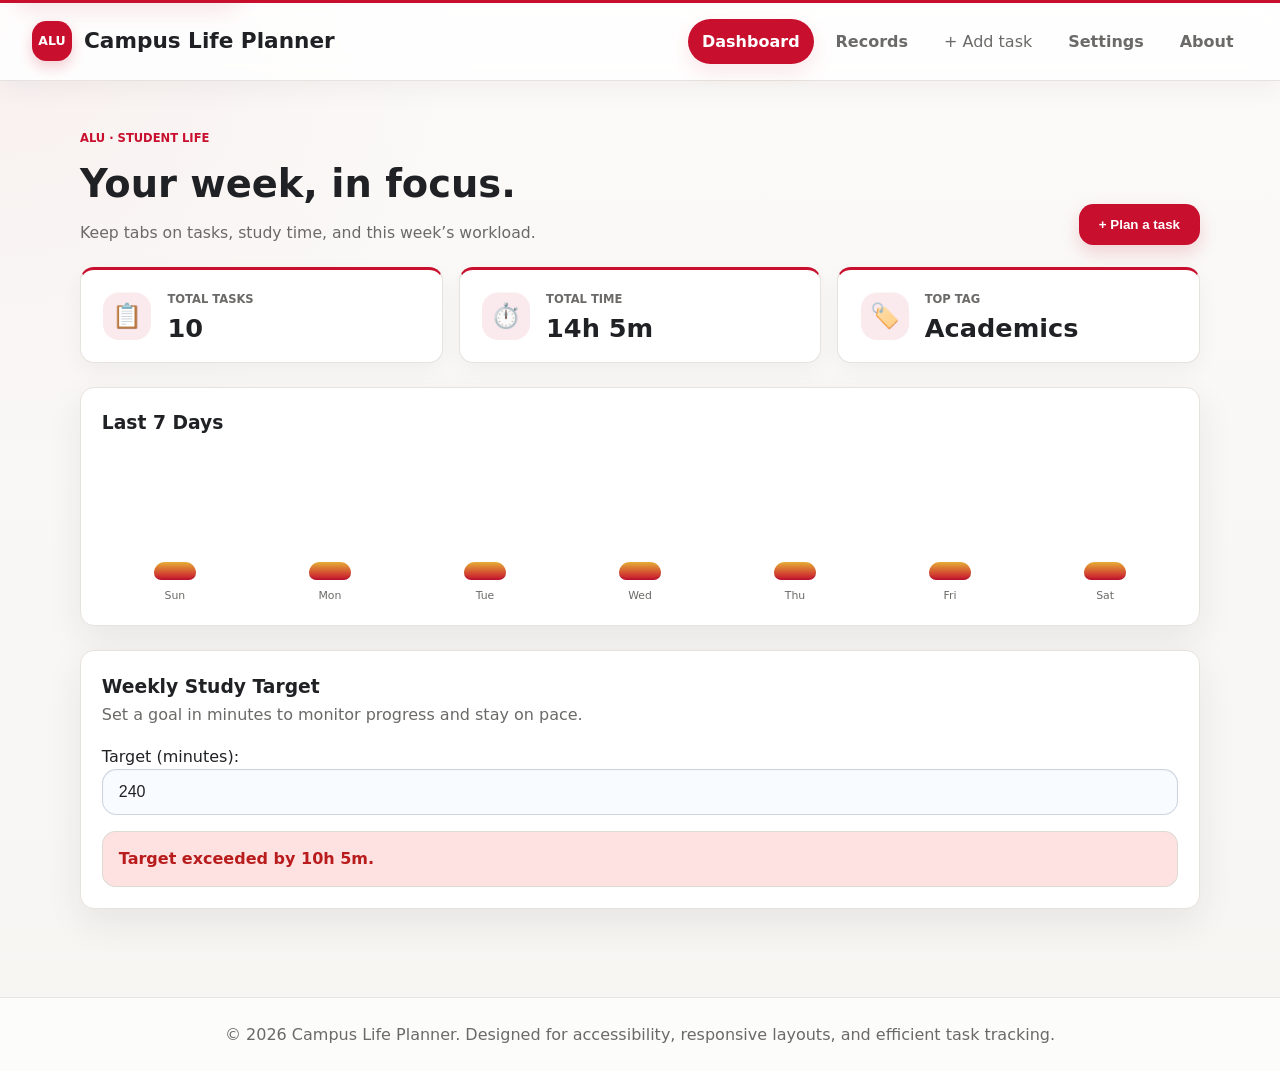
==== index.html @ efe4ca03 "Initial campus life planner release" ====
﻿<!DOCTYPE html>
<html lang="en">
<head>
  <meta charset="UTF-8">
  <meta name="viewport" content="width=device-width, initial-scale=1.0">
  <title>Campus Life Planner</title>
  <link rel="stylesheet" href="styles/variables.css">
  <link rel="stylesheet" href="styles/main.css">
  <link rel="stylesheet" href="styles/components.css">
</head>
<body>
  <a href="#main-content" class="skip-link">Skip to main content</a>

  <header role="banner" class="site-header">
    <div class="brand">
      <span class="brand-icon" aria-hidden="true">ALU</span>
      <h1 class="brand-title">Campus Life Planner</h1>
    </div>
    <nav role="navigation" aria-label="Main Navigation">
      <ul class="nav-list">
        <li><a href="#dashboard" class="nav-link active" data-target="dashboard">Dashboard</a></li>
        <li><a href="#records" class="nav-link" data-target="records">Records</a></li>
        <li><button type="button" class="nav-link nav-action" data-open-task-dialog>+ Add task</button></li>
        <li><a href="#settings" class="nav-link" data-target="settings">Settings</a></li>
        <li><a href="#about" class="nav-link" data-target="about">About</a></li>
      </ul>
    </nav>
  </header>

  <main id="main-content" tabindex="-1" class="site-main">
    <div id="sr-announcer" class="sr-only" aria-live="polite"></div>

    <dialog id="task-dialog" class="task-dialog" aria-labelledby="form-heading">
      <div class="dialog-shell">
        <div class="dialog-heading">
          <div>
            <p class="dialog-eyebrow">CAMPUS LIFE PLANNER</p>
            <h2 id="form-heading">Add a task</h2>
            <p class="dialog-subtitle">Make room for what matters.</p>
          </div>
          <button type="button" class="dialog-close" data-close-task-dialog aria-label="Close dialog">&times;</button>
        </div>

        <form id="task-form" novalidate class="app-form">
          <input type="hidden" id="record-id">

          <div class="form-group">
            <label for="title-input">Task title</label>
            <input type="text" id="title-input" required aria-describedby="title-error" class="form-input" placeholder="e.g. Prepare biology presentation">
            <span id="title-error" class="error-msg" role="status"></span>
          </div>

          <div class="form-grid">
            <div class="form-group">
              <label for="duration-input">Duration <span class="label-hint">minutes</span></label>
              <input type="number" id="duration-input" min="0" step="5" required aria-describedby="duration-error" class="form-input" placeholder="75">
              <span id="duration-error" class="error-msg" role="status"></span>
            </div>

            <div class="form-group">
              <label for="due-date-input">Due date</label>
              <input type="date" id="due-date-input" required aria-describedby="due-date-error" class="form-input">
              <span id="due-date-error" class="error-msg" role="status"></span>
            </div>
          </div>

          <div class="form-group">
            <label for="tag-input">Category</label>
            <input type="text" id="tag-input" required aria-describedby="tag-error" class="form-input" list="tag-suggestions" placeholder="Select or type a category">
            <datalist id="tag-suggestions">
              <option value="Academics"></option>
              <option value="Study Group"></option>
              <option value="Events"></option>
              <option value="Wellness"></option>
              <option value="Volunteering"></option>
              <option value="Career"></option>
            </datalist>
            <span id="tag-error" class="error-msg" role="status"></span>
          </div>

          <div class="dialog-actions">
            <button type="button" class="btn-quiet" data-close-task-dialog>Cancel</button>
            <button type="submit" class="btn-primary">Save task</button>
          </div>
        </form>
      </div>
    </dialog>

    <section id="dashboard" class="app-section active" aria-labelledby="dashboard-heading">
      <div class="section-header">
        <div>
          <p class="section-eyebrow">ALU · STUDENT LIFE</p>
          <h2 id="dashboard-heading">Your week, in focus.</h2>
          <p class="subtitle">Keep tabs on tasks, study time, and this week’s workload.</p>
        </div>
        <button type="button" class="btn-primary section-cta" data-open-task-dialog>+ Plan a task</button>
      </div>

      <div class="stats-grid">
        <div class="stat-card">
          <span class="stat-icon" aria-hidden="true">📋</span>
          <div class="stat-content">
            <h3>Total Tasks</h3>
            <p id="stat-count">0</p>
          </div>
        </div>
        <div class="stat-card">
          <span class="stat-icon" aria-hidden="true">⏱️</span>
          <div class="stat-content">
            <h3>Total Time</h3>
            <p id="stat-total">0m</p>
          </div>
        </div>
        <div class="stat-card">
          <span class="stat-icon" aria-hidden="true">🏷️</span>
          <div class="stat-content">
            <h3>Top Tag</h3>
            <p id="stat-top-tag">-</p>
          </div>
        </div>
      </div>

      <div class="card trend-card">
        <h3>Last 7 Days</h3>
        <div id="trend-chart" class="trend-chart" aria-label="Seven day task trend"></div>
      </div>

      <div class="card cap-card">
        <h3>Weekly Study Target</h3>
        <p class="card-desc">Set a goal in minutes to monitor progress and stay on pace.</p>
        <div class="cap-form-group">
          <label for="target-minutes">Target (minutes):</label>
          <input type="number" id="target-minutes" value="240" min="0" class="form-input">
        </div>
        <div id="cap-status-msg" class="alert-box" aria-live="polite"></div>
      </div>
    </section>

    <section id="records" class="app-section" aria-labelledby="records-heading">
      <div class="section-header">
        <div>
          <p class="section-eyebrow">YOUR PLANNER</p>
          <h2 id="records-heading">Task records</h2>
          <p class="subtitle">Search, sort, and highlight tasks using live regex patterns.</p>
        </div>
        <button type="button" class="btn-primary section-cta" data-open-task-dialog>+ Add task</button>
      </div>

      <div class="controls-card card">
        <div class="controls-bar">
          <div class="search-wrapper">
            <label for="search-input" class="sr-only">Search tasks</label>
            <input type="text" id="search-input" placeholder="Live regex search (e.g. study|@lab|\b\d{2}:\d{2}\b)" class="form-input">
          </div>
          <div class="controls-actions">
            <label class="checkbox-label">
              <input type="checkbox" id="case-sensitive-toggle"> Case sensitive
            </label>
            <select id="sort-select" aria-label="Sort records" class="form-select">
              <option value="due-desc">Due Date (Newest)</option>
              <option value="due-asc">Due Date (Oldest)</option>
              <option value="title-az">Title (A-Z)</option>
              <option value="duration-desc">Duration (High to Low)</option>
              <option value="duration-asc">Duration (Low to High)</option>
            </select>
          </div>
        </div>
      </div>

      <div class="card table-card">
        <div class="table-responsive">
          <table id="records-table">
            <thead>
              <tr>
                <th>Title</th>
                <th>Duration</th>
                <th>Tag</th>
                <th>Due Date</th>
                <th>Actions</th>
              </tr>
            </thead>
            <tbody id="table-body"></tbody>
          </table>
        </div>
      </div>
    </section>

    <section id="settings" class="app-section" aria-labelledby="settings-heading">
      <div class="section-header">
        <h2 id="settings-heading">Settings & Data Management</h2>
        <p class="subtitle">Import backups, export sessions, and convert time units.</p>
      </div>

      <div class="settings-grid">
        <div class="card">
          <h3>Backup & Restore</h3>
          <p class="card-desc">Export your task list or import a validated JSON backup.</p>
          <div class="btn-group">
            <button id="export-btn" class="btn-secondary" type="button">Export JSON</button>
            <label class="btn-secondary file-upload-label">
              Import JSON
              <input type="file" id="import-file" accept=".json" hidden>
            </label>
          </div>
        </div>

        <div class="card">
          <h3>Time Conversion</h3>
          <p class="card-desc">Quickly convert a minute value into hours and fractions.</p>
          <div class="form-group">
            <label for="minutes-conversion">Minutes</label>
            <input type="number" id="minutes-conversion" min="0" step="5" value="90" class="form-input">
          </div>
          <div class="conversion-output" aria-live="polite">
            <strong>Hours:</strong> <span id="hours-output">1.50h</span>
          </div>
        </div>
      </div>
    </section>

    <section id="about" class="app-section" aria-labelledby="about-heading">
      <div class="section-header">
        <h2 id="about-heading">About This App</h2>
        <p class="subtitle">A mobile-first planner built with semantic HTML, regex validation, local storage, and accessible interactions.</p>
      </div>

      <div class="card about-card">
        <p><strong>Purpose:</strong> The Campus Life Planner helps students organize classes, deadlines, study sessions, and campus events while tracking workload with regex-powered search and plain JavaScript.</p>
        <p class="contact-info"><strong>Developer Contact:</strong> <a href="mailto:t.irasubiza@alustudent.com">t.irasubiza@alustudent.com</a> | <a href="https://github.com/Tharcisse-Irasubiza" target="_blank" rel="noopener">GitHub Profile</a> | <a href="https://github.com/Tharcisse-Irasubiza/Campus-Life-Planner" target="_blank" rel="noopener">Project Repository</a></p>
      </div>
    </section>
  </main>

  <footer role="contentinfo" class="site-footer">
    <p>&copy; 2026 Campus Life Planner. Designed for accessibility, responsive layouts, and efficient task tracking.</p>
  </footer>

  <script type="module" src="scripts/app.js"></script>
</body>
</html>
---- styles/variables.css ----
:root {
  --primary: #c8102e;
  --primary-hover: #a50d26;
  --primary-soft: #fae9ed;
  --secondary: #202124;
  --accent: #e5ad36;
  --bg-color: #f6f5f2;
  --bg-strong: #eeeae4;
  --card-bg: #ffffff;
  --card-strong: #ffffff;
  --text-main: #202124;
  --text-muted: #6b6a68;
  --border-color: #e6e2dd;
  --danger: #b42335;
  --success: #18794e;
  --warning: #a76600;
  --radius: 14px;
  --radius-sm: 9px;
  --shadow: 0 14px 36px rgba(32, 33, 36, 0.08);
  --shadow-soft: 0 8px 22px rgba(200, 16, 46, 0.1);
  --transition: all 0.22s ease;
  --container: 1200px;
}
---- styles/main.css ----
* { box-sizing: border-box; margin: 0; padding: 0; }

html {
  scroll-behavior: smooth;
}

body {
  font-family: "Segoe UI", Inter, system-ui, sans-serif;
  background:
    radial-gradient(circle at 0 0, rgba(200, 16, 46, 0.045), transparent 28%),
    linear-gradient(180deg, #fbfaf8 0%, var(--bg-color) 100%);
  color: var(--text-main);
  line-height: 1.6;
}

img {
  max-width: 100%;
  display: block;
}

.skip-link {
  position: absolute;
  left: 1rem;
  top: -3rem;
  background: var(--primary);
  color: #fff;
  padding: 0.8rem 1.1rem;
  border-radius: 12px;
  text-decoration: none;
  font-weight: 700;
  z-index: 1000;
  transition: top 0.2s ease, transform 0.2s ease;
  box-shadow: var(--shadow-soft);
}

.skip-link:focus {
  top: 1rem;
  transform: translateY(0);
}

:focus-visible {
  outline: 3px solid rgba(200, 16, 46, 0.5);
  outline-offset: 3px;
}

.site-header {
  position: sticky;
  top: 0;
  z-index: 100;
  background: rgba(255, 255, 255, 0.82);
  backdrop-filter: blur(10px);
  -webkit-backdrop-filter: blur(10px);
  border-bottom: 1px solid var(--border-color);
  box-shadow: 0 8px 24px rgba(32, 33, 36, 0.045);
  border-top: 3px solid var(--primary);
  padding: 1rem 1.1rem;
  display: flex;
  flex-direction: column;
  align-items: center;
  gap: 0.8rem;
}

.brand {
  display: flex;
  align-items: center;
  gap: 0.75rem;
}

.brand-icon {
  width: 2.5rem;
  height: 2.5rem;
  display: grid;
  place-items: center;
  border-radius: 0.9rem;
  background: var(--primary);
  color: #fff;
  box-shadow: 0 6px 14px rgba(200, 16, 46, 0.2);
  font-size: 0.78rem;
  font-weight: 900;
  letter-spacing: 0;
}

.brand-title {
  color: var(--secondary);
  font-size: 1.35rem;
  font-weight: 800;
  letter-spacing: 0;
}

.nav-list {
  list-style: none;
  display: flex;
  flex-wrap: wrap;
  justify-content: center;
  gap: 0.45rem;
}

.nav-link {
  display: inline-flex;
  align-items: center;
  justify-content: center;
  padding: 0.6rem 0.9rem;
  border-radius: 999px;
  text-decoration: none;
  color: var(--text-muted);
  font-weight: 700;
  transition: var(--transition);
}

.nav-action {
  border: 0;
  background: transparent;
  font: inherit;
  cursor: pointer;
}

.nav-link:hover,
.nav-link.active {
  background: var(--primary);
  color: #fff;
  box-shadow: var(--shadow-soft);
}

.site-main {
  max-width: var(--container);
  margin: 0 auto;
  padding: 2rem 1rem 3rem;
}

.app-section {
  display: none;
}

.app-section.active {
  display: block;
  animation: fadeIn 0.3s ease-out;
}

@keyframes fadeIn {
  from { opacity: 0; transform: translateY(10px); }
  to { opacity: 1; transform: translateY(0); }
}

.section-header {
  margin-bottom: 1.4rem;
  display: flex;
  align-items: flex-end;
  justify-content: space-between;
  gap: 1.25rem;
}

.section-eyebrow,
.dialog-eyebrow {
  color: var(--primary);
  font-size: 0.72rem;
  font-weight: 800;
  letter-spacing: 0;
  margin-bottom: 0.35rem;
}

.section-header h2 {
  font-size: clamp(1.8rem, 3vw, 2.6rem);
  font-weight: 800;
  letter-spacing: 0;
  color: var(--text-main);
}

.subtitle {
  color: var(--text-muted);
  margin-top: 0.35rem;
  font-size: 0.98rem;
}

.site-footer {
  border-top: 1px solid var(--border-color);
  text-align: center;
  padding: 1.5rem 1rem;
  color: var(--text-muted);
  background: rgba(255, 255, 255, 0.7);
}

.sr-only {
  position: absolute;
  width: 1px;
  height: 1px;
  padding: 0;
  margin: -1px;
  overflow: hidden;
  clip: rect(0, 0, 0, 0);
  white-space: nowrap;
  border: 0;
}

.task-dialog {
  width: min(100% - 2rem, 560px);
  max-width: none;
  max-height: min(90vh, 780px);
  margin: auto;
  padding: 0;
  color: var(--text-main);
  background: transparent;
  border: 0;
  overflow: visible;
}

.task-dialog::backdrop {
  background: rgba(24, 22, 21, 0.62);
  backdrop-filter: blur(4px);
}

.dialog-shell {
  max-height: min(90vh, 780px);
  overflow-y: auto;
  padding: clamp(1.25rem, 4vw, 2rem);
  background: #fff;
  border-top: 5px solid var(--primary);
  border-radius: var(--radius);
  box-shadow: 0 28px 80px rgba(12, 12, 12, 0.25);
  animation: dialog-enter 0.18s ease-out;
}

@keyframes dialog-enter {
  from { opacity: 0; transform: translateY(10px) scale(0.985); }
  to { opacity: 1; transform: translateY(0) scale(1); }
}

.dialog-heading {
  display: flex;
  justify-content: space-between;
  gap: 1rem;
  margin-bottom: 1.5rem;
}

.dialog-heading h2 {
  font-size: 1.7rem;
  line-height: 1.2;
}

.dialog-subtitle {
  margin-top: 0.35rem;
  color: var(--text-muted);
}

.dialog-close {
  width: 2.5rem;
  height: 2.5rem;
  flex: 0 0 auto;
  border: 1px solid var(--border-color);
  border-radius: 50%;
  background: #fff;
  color: var(--text-main);
  font-size: 1.5rem;
  line-height: 1;
  cursor: pointer;
  transition: var(--transition);
}

.dialog-close:hover {
  color: var(--primary);
  border-color: var(--primary);
  background: var(--primary-soft);
}

.dialog-actions {
  display: flex;
  justify-content: flex-end;
  gap: 0.75rem;
  padding-top: 0.35rem;
}

.btn-quiet {
  border: 1px solid var(--border-color);
  border-radius: 0.9rem;
  padding: 0.82rem 1.15rem;
  background: #fff;
  color: var(--text-main);
  font-weight: 700;
  cursor: pointer;
}

.btn-quiet:hover {
  background: #f5f3f0;
}

@media (min-width: 480px) {
  .site-main {
    padding-left: 1.25rem;
    padding-right: 1.25rem;
  }
}

@media (min-width: 768px) {
  .site-header {
    flex-direction: row;
    justify-content: space-between;
    padding: 1rem 2rem;
  }

  .site-main {
    padding: 2.5rem 2rem 4rem;
  }
}

@media (max-width: 560px) {
  .section-header {
    align-items: flex-start;
    flex-direction: column;
  }

  .section-cta {
    width: 100%;
  }

  .dialog-actions {
    flex-direction: column;
  }

  .dialog-actions button {
    width: 100%;
  }
}

@media (min-width: 1024px) {
  .site-main {
    padding: 3rem 2.5rem 4rem;
  }
}
---- styles/components.css ----
.card {
  background: var(--card-bg);
  border: 1px solid var(--border-color);
  border-radius: var(--radius);
  padding: 1.3rem;
  box-shadow: var(--shadow);
  margin-bottom: 1.5rem;
  backdrop-filter: blur(4px);
}

.card:hover {
  box-shadow: 0 20px 38px rgba(15, 23, 42, 0.09);
}

.card-desc {
  margin-bottom: 1rem;
  color: var(--text-muted);
}

.stats-grid {
  display: grid;
  grid-template-columns: repeat(auto-fit, minmax(220px, 1fr));
  gap: 1rem;
  margin-bottom: 1.5rem;
}

.stat-card {
  display: flex;
  align-items: center;
  gap: 1rem;
  background: #fff;
  border: 1px solid var(--border-color);
  border-top: 3px solid var(--primary);
  border-radius: var(--radius);
  padding: 1.25rem 1.4rem;
  box-shadow: 0 8px 22px rgba(32, 33, 36, 0.045);
  transition: transform 0.2s ease, box-shadow 0.2s ease;
}

.stat-card:hover {
  transform: translateY(-2px);
  box-shadow: var(--shadow);
}

.stat-icon {
  width: 3rem;
  height: 3rem;
  display: grid;
  place-items: center;
  border-radius: 1rem;
  background: var(--primary-soft);
  color: var(--primary);
  font-size: 1.5rem;
  box-shadow: inset 0 1px 0 rgba(255,255,255,0.6);
}

.stat-content h3 {
  color: var(--text-muted);
  font-size: 0.72rem;
  letter-spacing: 0;
  text-transform: uppercase;
}

.stat-content p {
  margin-top: 0.3rem;
  font-size: clamp(1.5rem, 2vw, 2.2rem);
  font-weight: 800;
  line-height: 1.1;
  letter-spacing: 0;
}

.trend-card {
  overflow: hidden;
}

.trend-chart {
  display: flex;
  align-items: flex-end;
  gap: 0.55rem;
  min-height: 150px;
  padding-top: 1rem;
}

.trend-bar {
  flex: 1 1 0;
  display: flex;
  flex-direction: column;
  align-items: center;
  justify-content: flex-end;
  gap: 0.45rem;
  min-width: 2.5rem;
  height: 150px;
}

.trend-fill {
  width: 100%;
  max-width: 2.6rem;
  border-radius: 12px 12px 8px 8px;
  background: linear-gradient(180deg, #e5ad36 0%, #c8102e 100%);
  box-shadow: inset 0 -2px 0 rgba(15, 23, 42, 0.08);
  transition: height 0.2s ease;
}

.trend-label {
  font-size: 0.68rem;
  color: var(--text-muted);
}

.controls-bar {
  display: flex;
  flex-direction: column;
  gap: 1rem;
}

.controls-actions {
  display: flex;
  flex-wrap: wrap;
  gap: 0.8rem;
  align-items: center;
}

.checkbox-label {
  display: inline-flex;
  align-items: center;
  gap: 0.55rem;
  color: var(--text-main);
  font-weight: 600;
}

.search-wrapper {
  flex: 1;
}

.form-input,
.form-select {
  width: 100%;
  border: 1px solid rgba(148, 163, 184, 0.44);
  background: #f8fbff;
  border-radius: 0.9rem;
  padding: 0.8rem 1rem;
  font-size: 1rem;
  color: var(--text-main);
  transition: var(--transition);
  box-shadow: inset 0 1px 2px rgba(15, 23, 42, 0.02);
}

.form-input:focus,
.form-select:focus {
  border-color: rgba(200, 16, 46, 0.7);
  box-shadow: 0 0 0 4px rgba(200, 16, 46, 0.1);
  background: #fff;
}

.form-group {
  margin-bottom: 1.1rem;
}

.form-group label {
  display: block;
  margin-bottom: 0.4rem;
  font-weight: 700;
  color: var(--secondary);
}

.error-msg {
  display: block;
  min-height: 1.2rem;
  margin-top: 0.3rem;
  color: var(--danger);
  font-size: 0.82rem;
}

.form-grid {
  display: grid;
  gap: 0.25rem 1rem;
}

.label-hint {
  color: var(--text-muted);
  font-size: 0.82rem;
  font-weight: 500;
}

.form-actions {
  display: flex;
  justify-content: flex-start;
}

.section-cta {
  flex: 0 0 auto;
}

.btn-primary,
.btn-secondary {
  border: none;
  border-radius: 0.9rem;
  padding: 0.82rem 1.25rem;
  font-weight: 700;
  cursor: pointer;
  transition: transform 0.2s ease, box-shadow 0.2s ease, background 0.2s ease;
}

.btn-primary {
  background: var(--primary);
  color: #fff;
  box-shadow: 0 8px 18px rgba(200, 16, 46, 0.17);
}

.btn-primary:hover {
  background: var(--primary-hover);
  transform: translateY(-1px);
}

.btn-secondary {
  background: linear-gradient(135deg, #64748b, #4b5d75);
  color: #fff;
  box-shadow: 0 10px 22px rgba(100, 116, 139, 0.2);
}

.btn-secondary:hover {
  background: linear-gradient(135deg, #52657d, #3d536d);
  transform: translateY(-1px);
}

.btn-group {
  display: flex;
  flex-wrap: wrap;
  gap: 0.75rem;
}

.file-upload-label {
  display: inline-flex;
  align-items: center;
  justify-content: center;
  cursor: pointer;
}

.table-responsive {
  overflow-x: auto;
}

table {
  width: 100%;
  border-collapse: collapse;
  text-align: left;
}

th,
td {
  padding: 1rem 0.75rem;
  border-bottom: 1px solid rgba(148, 163, 184, 0.26);
  vertical-align: middle;
}

th {
  background: #f6f4f1;
  color: var(--text-muted);
  text-transform: uppercase;
  letter-spacing: 0;
  font-size: 0.72rem;
}

tbody tr {
  transition: background 0.2s ease;
}

tbody tr:hover {
  background: #fcf2f3;
}

.badge {
  display: inline-block;
  background: var(--primary-soft);
  color: var(--primary-hover);
  border-radius: 999px;
  padding: 0.35rem 0.7rem;
  font-size: 0.78rem;
  font-weight: 700;
}

mark {
  background: #fff1ae;
  color: #7a4b00;
  padding: 0.06rem 0.15rem;
  border-radius: 0.25rem;
}

.table-actions {
  display: flex;
  gap: 0.5rem;
  flex-wrap: wrap;
}

.table-button {
  padding: 0.42rem 0.8rem;
  font-size: 0.82rem;
}

.danger {
  background: linear-gradient(135deg, #e8475f, #d7263d);
}

.danger:hover {
  background: linear-gradient(135deg, #d7263d, #bb1632);
}

.empty-state {
  text-align: center;
  color: var(--text-muted);
  padding: 2rem 1rem;
}

.alert-box {
  margin-top: 1rem;
  padding: 0.9rem 1rem;
  border-radius: 0.85rem;
  font-weight: 700;
  background: #ecfdf5;
  color: #166534;
  border: 1px solid rgba(16, 185, 129, 0.14);
}

.conversion-output {
  margin-top: 0.6rem;
  font-size: 1.1rem;
  color: var(--secondary);
}

.settings-grid {
  display: grid;
  gap: 1.25rem;
}

.about-card {
  padding: 1.5rem;
}

.about-card p + p {
  margin-top: 0.85rem;
}

.contact-info a {
  color: var(--primary);
  text-decoration: none;
  font-weight: 600;
}

.contact-info a:hover {
  text-decoration: underline;
}

@media (max-width: 560px) {
  .table-button,
  .btn-primary,
  .btn-secondary {
    width: 100%;
  }

  .table-actions {
    display: grid;
    grid-template-columns: 1fr 1fr;
  }

  .controls-actions {
    width: 100%;
    justify-content: space-between;
  }
}

@media (min-width: 768px) {
  .controls-bar {
    flex-direction: row;
    justify-content: space-between;
    align-items: center;
  }

  .settings-grid {
    grid-template-columns: repeat(2, minmax(0, 1fr));
  }

  .form-grid {
    grid-template-columns: repeat(2, minmax(0, 1fr));
  }
}
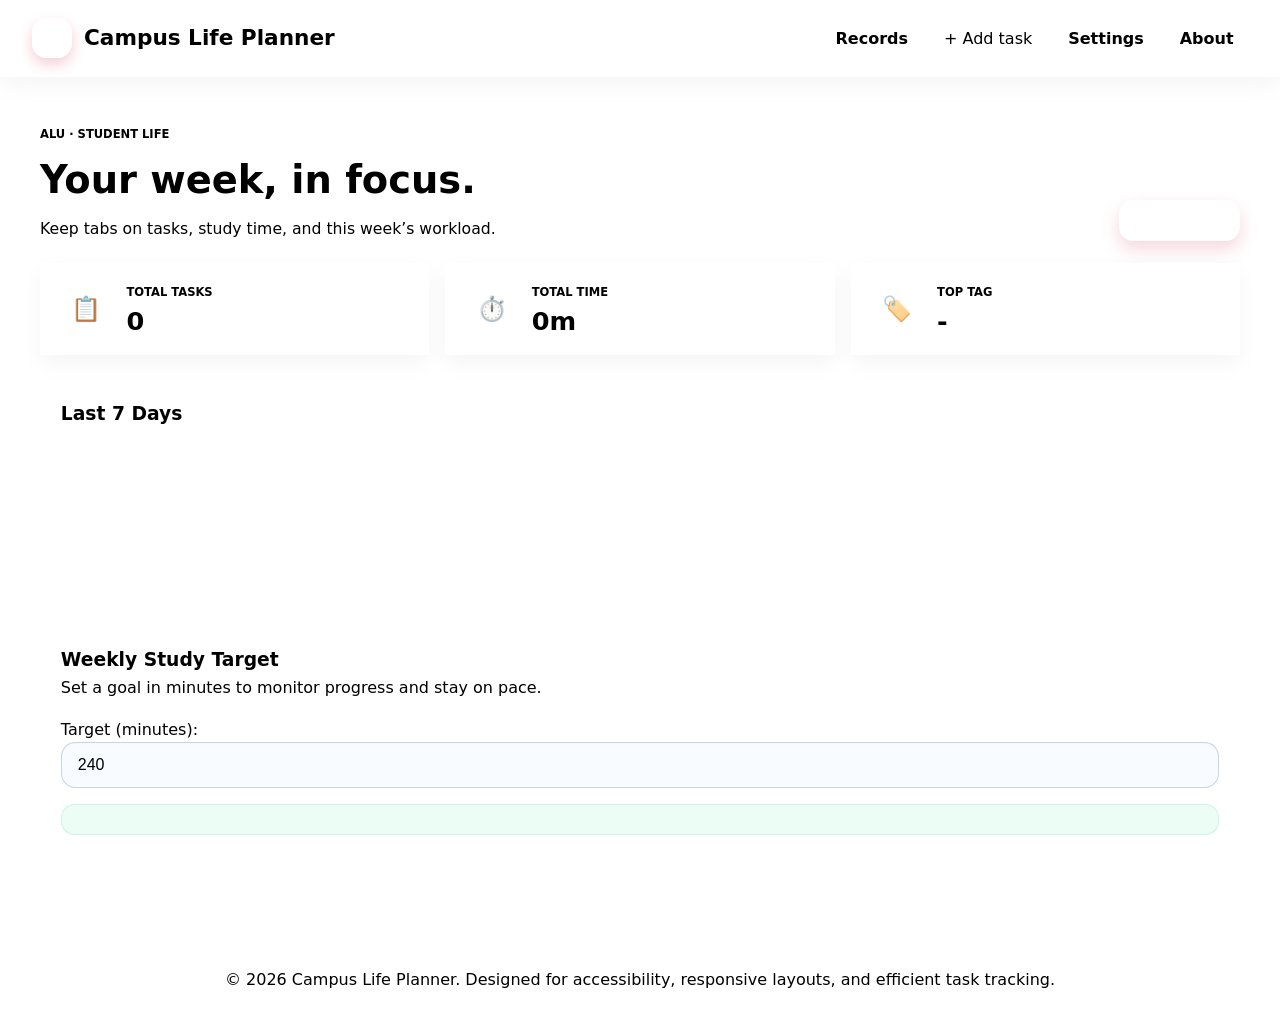
==== commit 96ded289: "files" ====
--- a/index.html
+++ b/index.html
@@ -1,13 +1,15 @@
 ﻿<!DOCTYPE html>
 <html lang="en">
+
 <head>
   <meta charset="UTF-8">
   <meta name="viewport" content="width=device-width, initial-scale=1.0">
   <title>Campus Life Planner</title>
-  <link rel="stylesheet" href="styles/variables.css">
   <link rel="stylesheet" href="styles/main.css">
   <link rel="stylesheet" href="styles/components.css">
+  <link rel="stylesheet" href="styles/components.css">
 </head>
+
 <body>
   <a href="#main-content" class="skip-link">Skip to main content</a>
 
@@ -30,7 +32,7 @@
   <main id="main-content" tabindex="-1" class="site-main">
     <div id="sr-announcer" class="sr-only" aria-live="polite"></div>
 
-    <dialog id="task-dialog" class="task-dialog" aria-labelledby="form-heading">
+    <dialog id="task-dialog" class="task-dialogo" aria-labelledby="form-heading">
       <div class="dialog-shell">
         <div class="dialog-heading">
           <div>
@@ -45,43 +47,45 @@
           <input type="hidden" id="record-id">
 
           <div class="form-group">
-            <label for="title-input">Task title</label>
-            <input type="text" id="title-input" required aria-describedby="title-error" class="form-input" placeholder="e.g. Prepare biology presentation">
+            <label for="title-input">Task Title</label>
+            <input type="text" id="title-input" required aria-describedby="title-error" class="form-input"
+              placeholder="eg. prepare biology presentation">
             <span id="title-error" class="error-msg" role="status"></span>
           </div>
 
           <div class="form-grid">
             <div class="form-group">
-              <label for="duration-input">Duration <span class="label-hint">minutes</span></label>
-              <input type="number" id="duration-input" min="0" step="5" required aria-describedby="duration-error" class="form-input" placeholder="75">
+              <label for="duration-input">Duration<span class="label-hint">minutes</span></label>
+              <input type="number" id="duration-input" required aria-describedby="duration-error" min="0" step="1"
+                class="form-input" placeholder="eg. 60">
               <span id="duration-error" class="error-msg" role="status"></span>
             </div>
 
             <div class="form-group">
-              <label for="due-date-input">Due date</label>
+              <label for="due-date-input">Due Date</label>
               <input type="date" id="due-date-input" required aria-describedby="due-date-error" class="form-input">
               <span id="due-date-error" class="error-msg" role="status"></span>
             </div>
-          </div>
-
-          <div class="form-group">
-            <label for="tag-input">Category</label>
-            <input type="text" id="tag-input" required aria-describedby="tag-error" class="form-input" list="tag-suggestions" placeholder="Select or type a category">
-            <datalist id="tag-suggestions">
-              <option value="Academics"></option>
-              <option value="Study Group"></option>
-              <option value="Events"></option>
-              <option value="Wellness"></option>
-              <option value="Volunteering"></option>
-              <option value="Career"></option>
-            </datalist>
-            <span id="tag-error" class="error-msg" role="status"></span>
-          </div>
-
-          <div class="dialog-actions">
-            <button type="button" class="btn-quiet" data-close-task-dialog>Cancel</button>
-            <button type="submit" class="btn-primary">Save task</button>
-          </div>
+
+            <div class="form-group">
+              <label for="tag-input">Category</label>
+              <input type="text" id="tag-input" required aria-describedby="tag-error" class="form-input"
+                list="tag-suggestions" placeholder="Select or type a category">
+              <datalist id="tag-suggestions">
+                <option value="Academics"></option>
+                <option value="Study Group"></option>
+                <option value="Events"></option>
+                <option value="Wellness"></option>
+                <option value="Volunteering"></option>
+                <option value="Career"></option>
+              </datalist>
+              <span id="tag-error" class="error-msg" role="status"></span>
+            </div>
+
+            <div class="dialog-actions">
+              <button type="button" class="btn-quiet" data-close-task-dialog>Cancel</button>
+              <button type="submit" class="btn-primary">Save task</button>
+            </div>
         </form>
       </div>
     </dialog>
@@ -150,7 +154,8 @@
         <div class="controls-bar">
           <div class="search-wrapper">
             <label for="search-input" class="sr-only">Search tasks</label>
-            <input type="text" id="search-input" placeholder="Live regex search (e.g. study|@lab|\b\d{2}:\d{2}\b)" class="form-input">
+            <input type="text" id="search-input" placeholder="Live regex search (e.g. study|@lab|\b\d{2}:\d{2}\b)"
+              class="form-input">
           </div>
           <div class="controls-actions">
             <label class="checkbox-label">
@@ -221,12 +226,18 @@
     <section id="about" class="app-section" aria-labelledby="about-heading">
       <div class="section-header">
         <h2 id="about-heading">About This App</h2>
-        <p class="subtitle">A mobile-first planner built with semantic HTML, regex validation, local storage, and accessible interactions.</p>
+        <p class="subtitle">A mobile-first planner built with semantic HTML, regex validation, local storage, and
+          accessible interactions.</p>
       </div>
 
       <div class="card about-card">
-        <p><strong>Purpose:</strong> The Campus Life Planner helps students organize classes, deadlines, study sessions, and campus events while tracking workload with regex-powered search and plain JavaScript.</p>
-        <p class="contact-info"><strong>Developer Contact:</strong> <a href="mailto:t.irasubiza@alustudent.com">t.irasubiza@alustudent.com</a> | <a href="https://github.com/Tharcisse-Irasubiza" target="_blank" rel="noopener">GitHub Profile</a> | <a href="https://github.com/Tharcisse-Irasubiza/Campus-Life-Planner" target="_blank" rel="noopener">Project Repository</a></p>
+        <p><strong>Purpose:</strong> The Campus Life Planner helps students organize classes, deadlines, study sessions,
+          and campus events while tracking workload with regex-powered search and plain JavaScript.</p>
+        <p class="contact-info"><strong>Developer Contact:</strong> <a
+            href="mailto:t.irasubiza@alustudent.com">t.irasubiza@alustudent.com</a> | <a
+            href="https://github.com/Tharcisse-Irasubiza" target="_blank" rel="noopener">GitHub Profile</a> | <a
+            href="https://github.com/Tharcisse-Irasubiza/Campus-Life-Planner" target="_blank" rel="noopener">Project
+            Repository</a></p>
       </div>
     </section>
   </main>
@@ -237,4 +248,5 @@
 
   <script type="module" src="scripts/app.js"></script>
 </body>
-</html>
+
+</html>
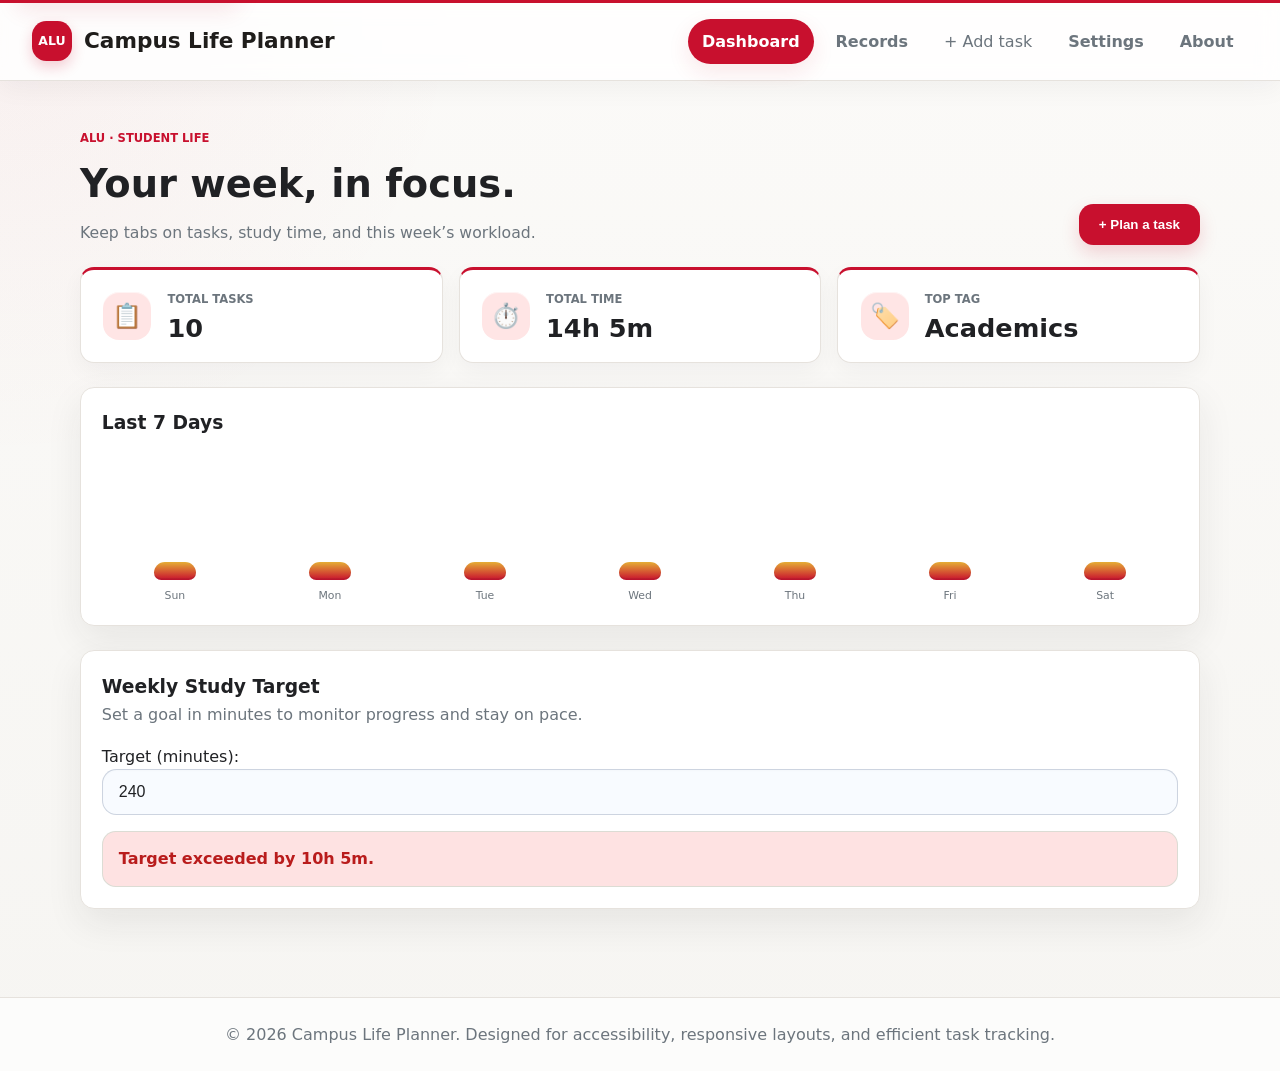
==== commit bbbba70e: "all files" ====
--- a/index.html
+++ b/index.html
@@ -5,8 +5,8 @@
   <meta charset="UTF-8">
   <meta name="viewport" content="width=device-width, initial-scale=1.0">
   <title>Campus Life Planner</title>
+  <link rel="stylesheet" href="styles/variables.css">
   <link rel="stylesheet" href="styles/main.css">
-  <link rel="stylesheet" href="styles/components.css">
   <link rel="stylesheet" href="styles/components.css">
 </head>
 
@@ -32,7 +32,7 @@
   <main id="main-content" tabindex="-1" class="site-main">
     <div id="sr-announcer" class="sr-only" aria-live="polite"></div>
 
-    <dialog id="task-dialog" class="task-dialogo" aria-labelledby="form-heading">
+    <dialog id="task-dialog" class="task-dialog" aria-labelledby="form-heading">
       <div class="dialog-shell">
         <div class="dialog-heading">
           <div>
@@ -81,11 +81,12 @@
               </datalist>
               <span id="tag-error" class="error-msg" role="status"></span>
             </div>
-
-            <div class="dialog-actions">
-              <button type="button" class="btn-quiet" data-close-task-dialog>Cancel</button>
-              <button type="submit" class="btn-primary">Save task</button>
-            </div>
+          </div>
+
+          <div class="dialog-actions">
+            <button type="button" class="btn-quiet" data-close-task-dialog>Cancel</button>
+            <button type="submit" class="btn-primary">Save task</button>
+          </div>
         </form>
       </div>
     </dialog>
--- a/styles/variables.css
+++ b/styles/variables.css
@@ -0,0 +1,22 @@
+:root {
+  --primary: #c8102e;
+  --primary-soft: #ffe5e5;
+  --primary-hover: #d7263d;
+  --secondary: #1f1d1b;
+  --accent: #f5a623;
+  --bg-color: #f6f5f2;
+  --bg-strong: #eeeae4;
+  --card-bg: #fff;
+  --card-strong: #ffffff;
+  --text-main: #202124;
+  --text-muted: #6c757d;
+  --border-color: #e6e2dd;
+  --danger: #b42335;
+  --success: #18794e;
+  --warning: #a76600;
+  --radius: 14px;
+  --shadow: 0 14px 36px rgba(32,33,36,0.08);
+  --shadow-soft: 0 8px 22px rgba(200,26,46,0.1);
+  --transition: all 0.22s ease;
+  --container: 1200px;
+}
